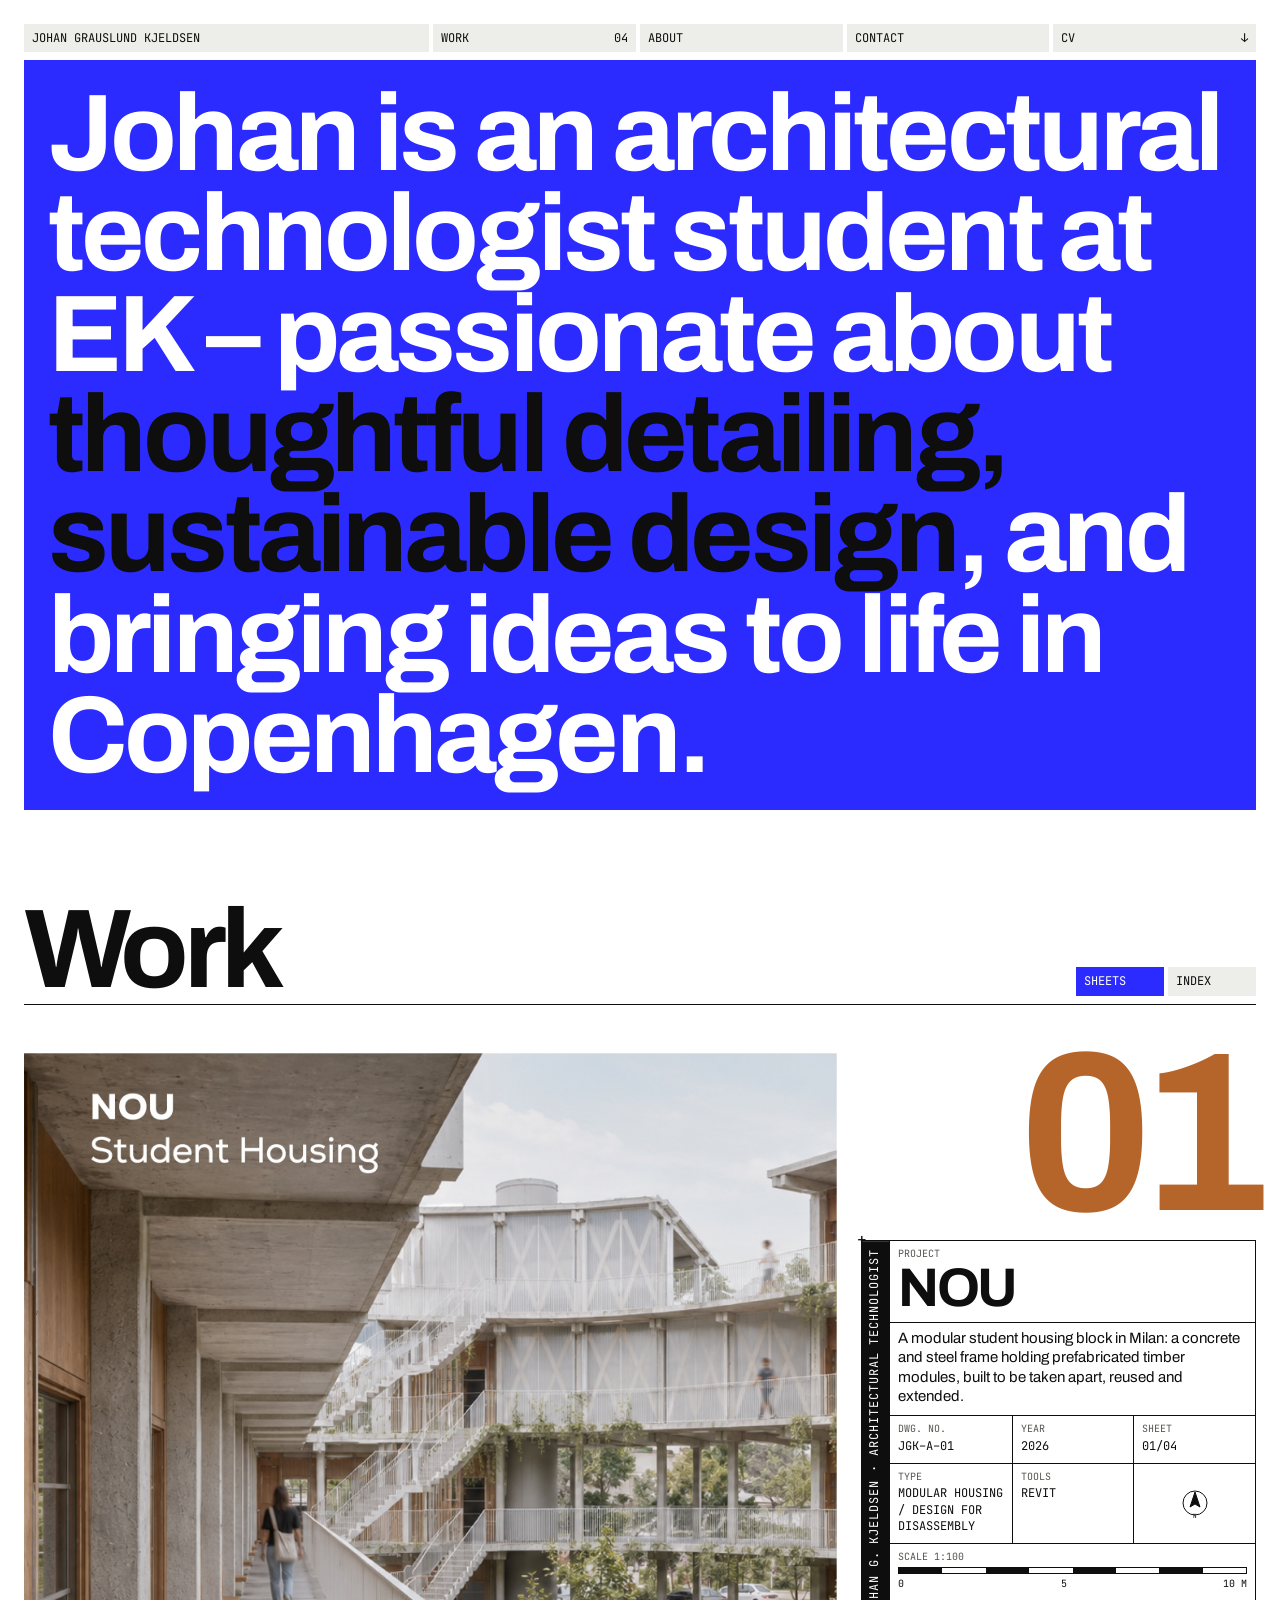
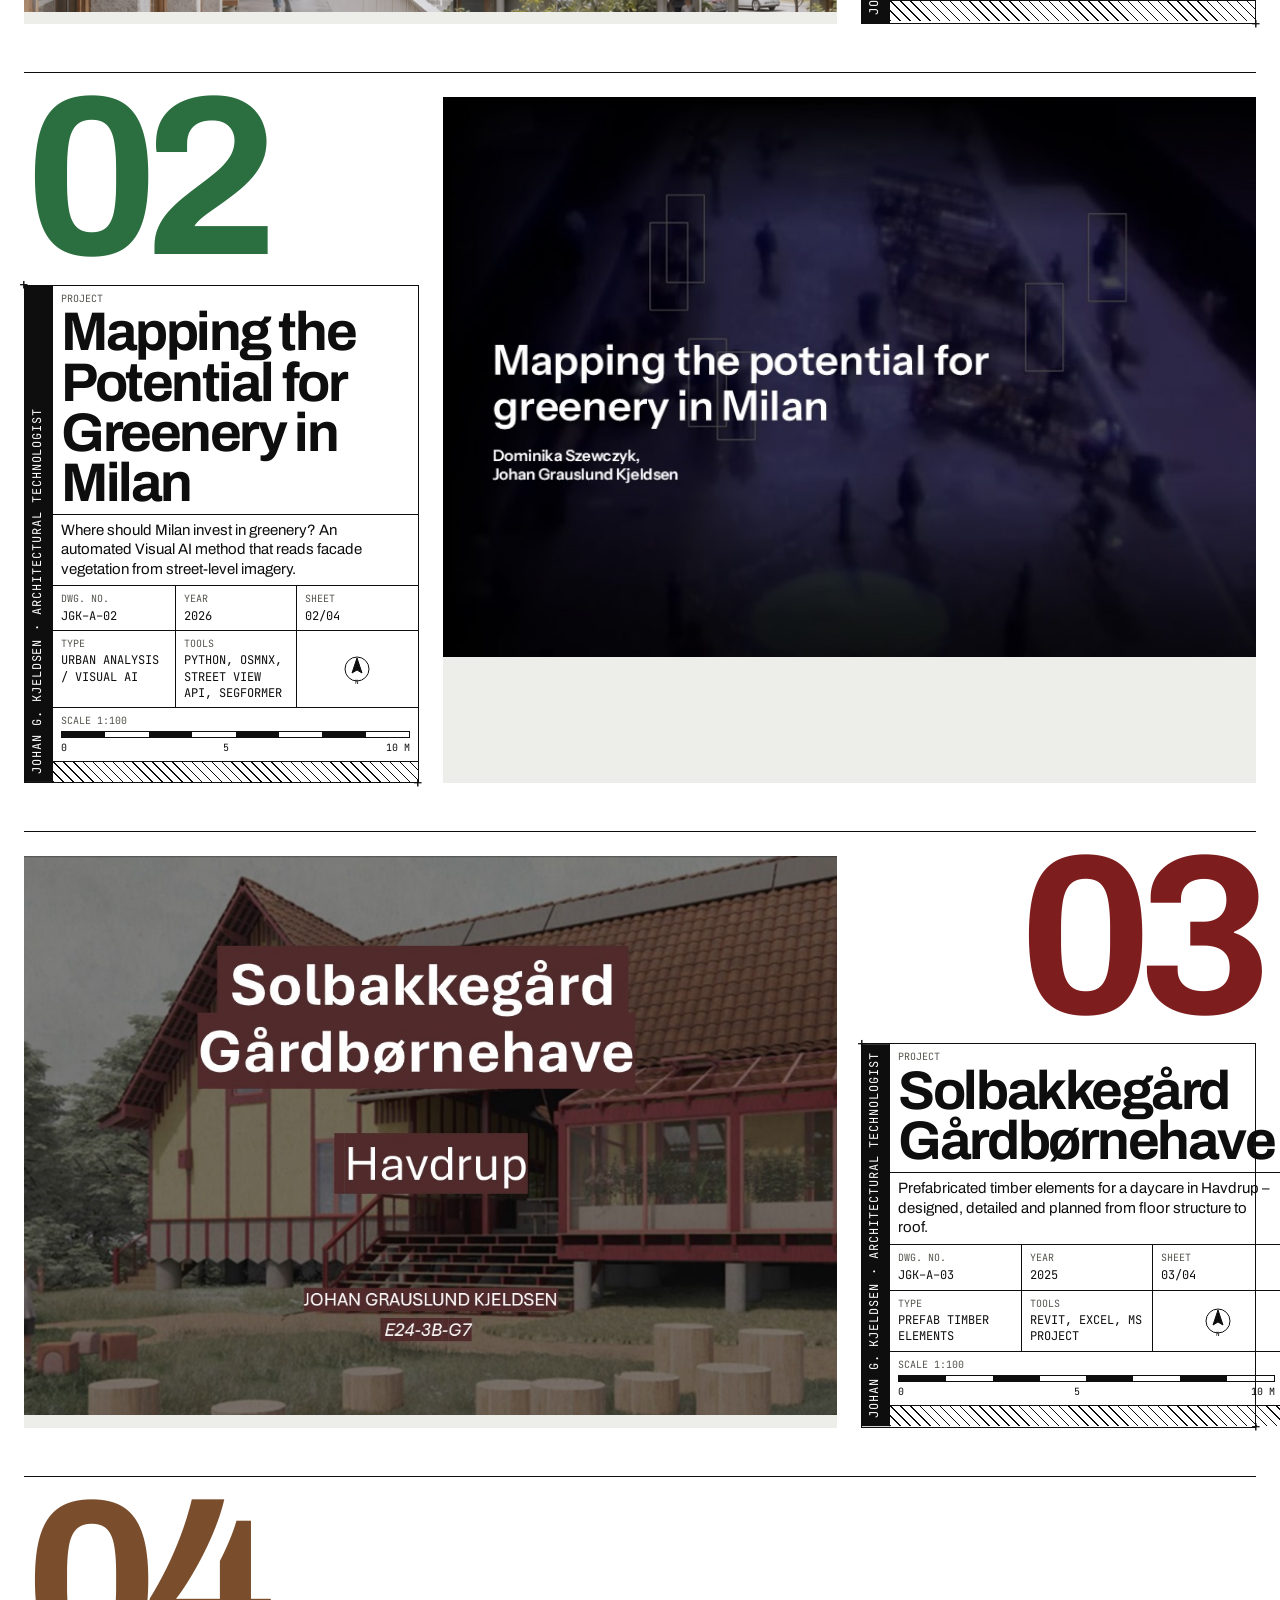
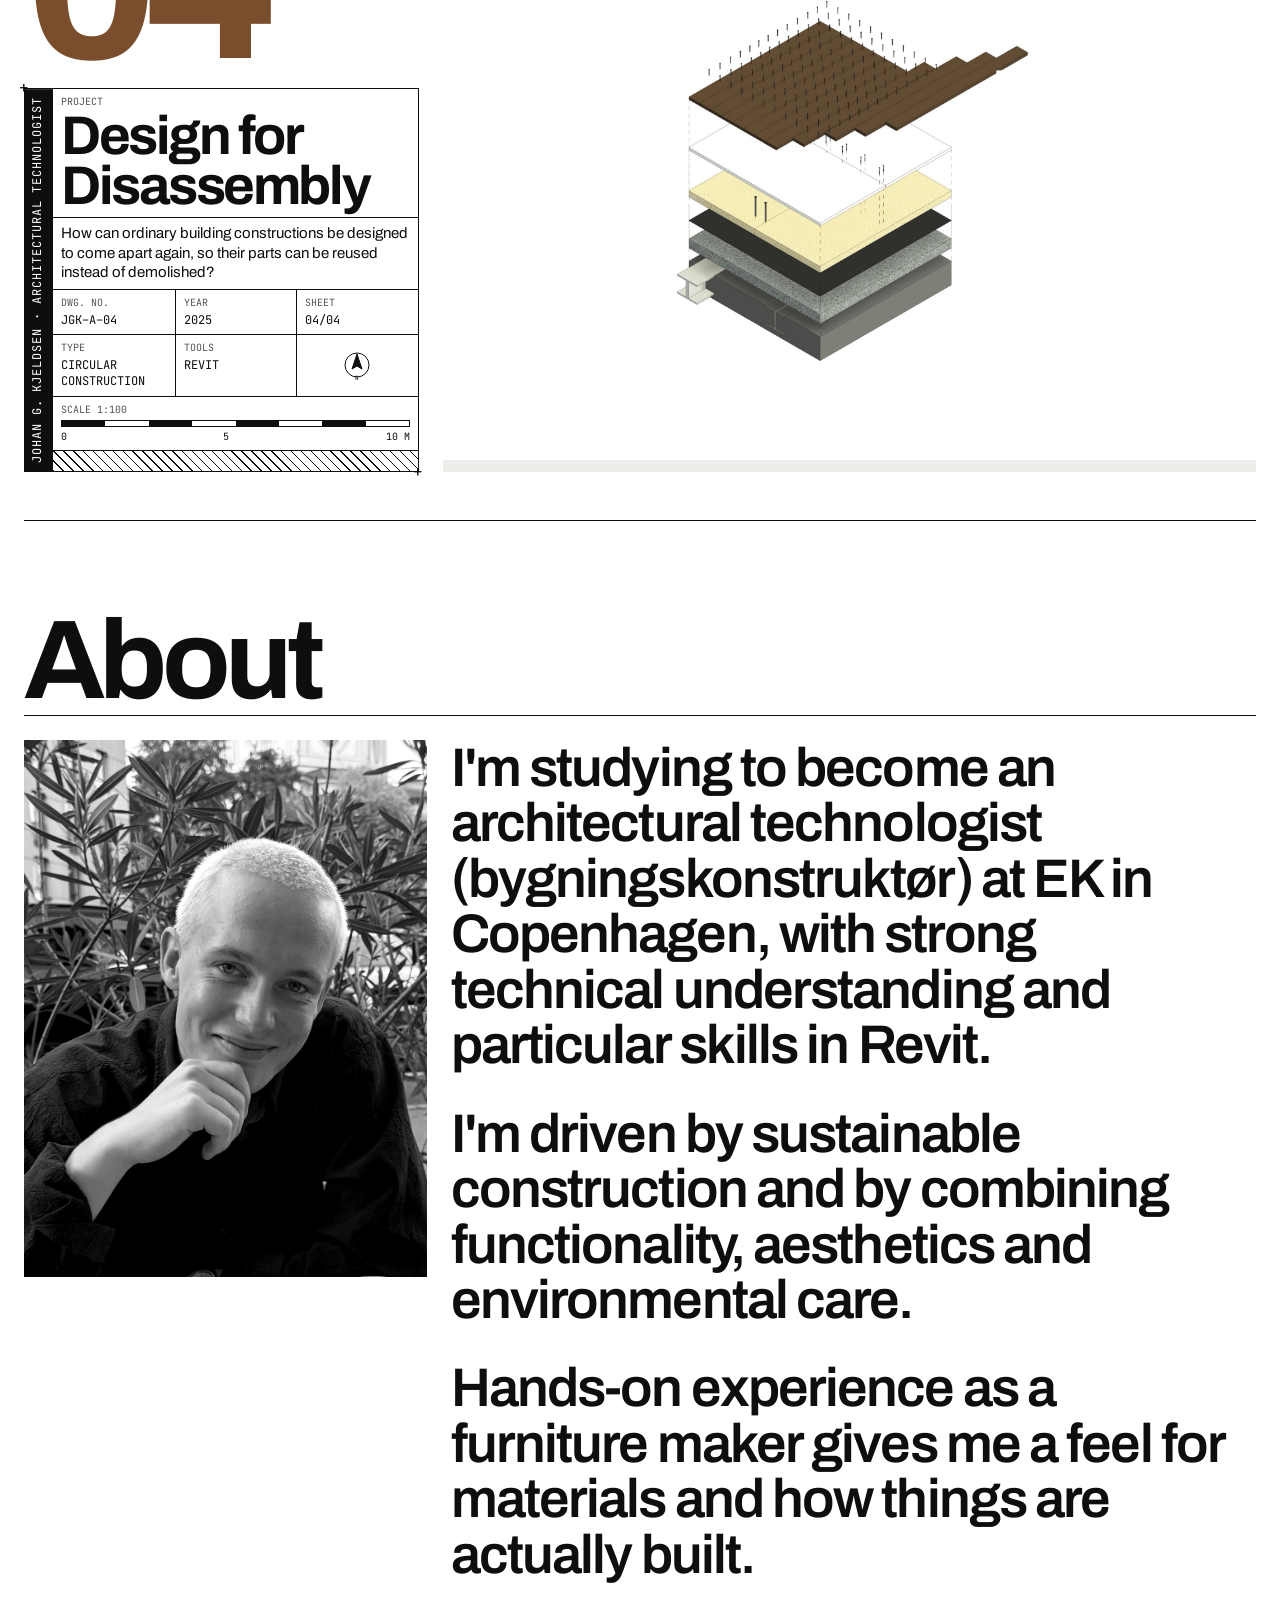
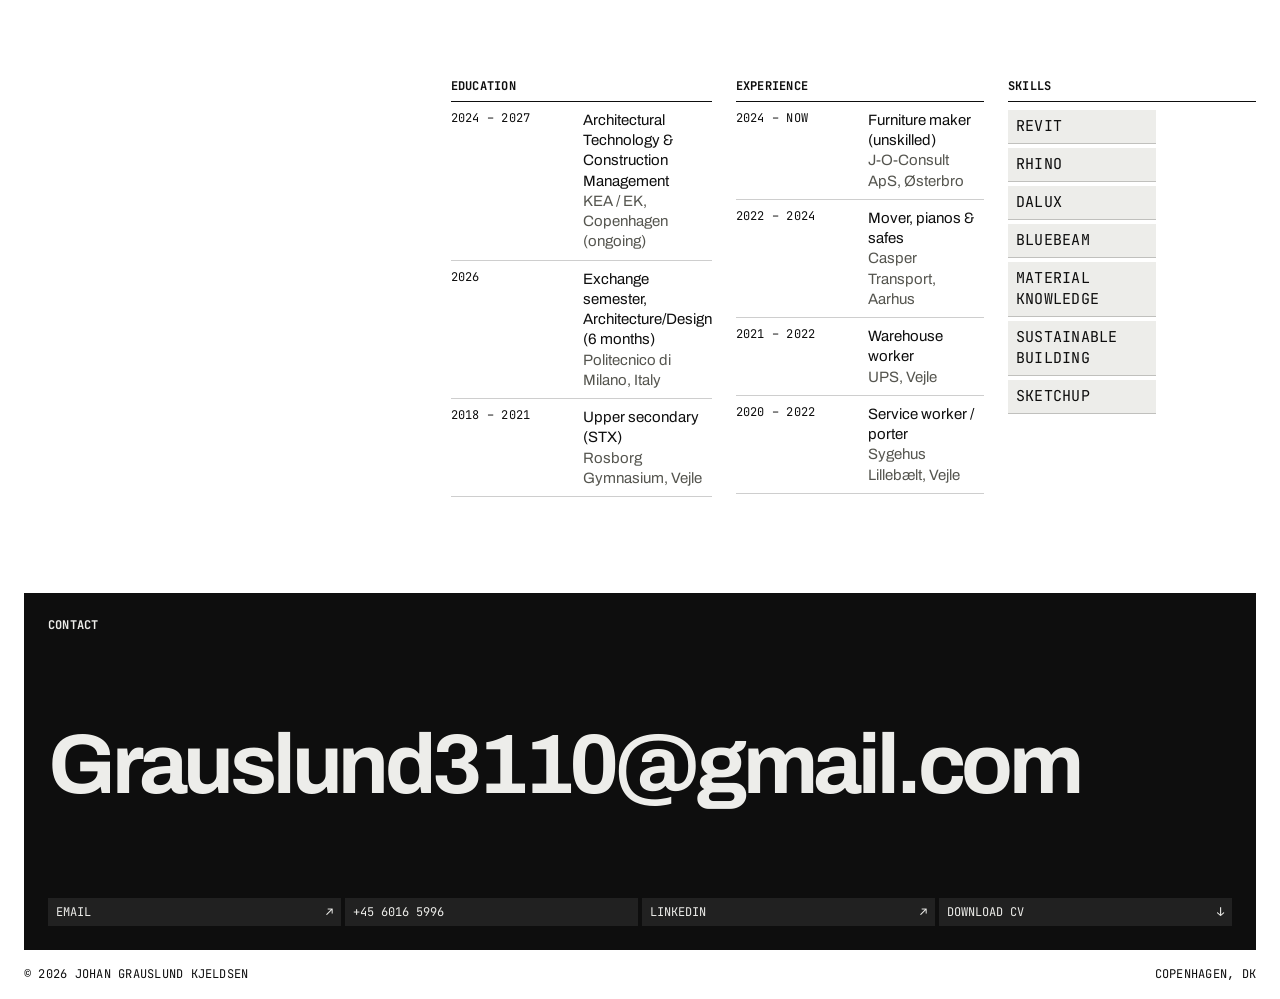
==== index.html @ ec0bb235 "Portfolio website: home, four projects, about and contact Co-Authored-By: Claude Opus 5.5 <noreply@a" ====
<!doctype html>
<html lang="en">
<head>
  <meta charset="utf-8">
  <meta name="viewport" content="width=device-width, initial-scale=1">
  <title>Johan Grauslund Kjeldsen — Architectural Technologist</title>
  <meta name="description" content="Portfolio of Johan Grauslund Kjeldsen, architectural technologist student in Copenhagen.">
  <link rel="preconnect" href="https://fonts.googleapis.com">
  <link rel="preconnect" href="https://fonts.gstatic.com" crossorigin>
  <link rel="stylesheet" href="https://fonts.googleapis.com/css2?family=Archivo:wght@400;600;700&family=JetBrains+Mono:wght@400&display=swap">
  <link rel="stylesheet" href="styles.css">
</head>
<body data-page="home">
  <a class="skip" href="#main">Skip to content</a>
  <header class="header" id="header"></header>
  <main id="main">
    <section class="hero" id="hero"></section>
    <section class="section wrap" id="work" aria-labelledby="work-title">
      <div class="bar">
        <h2 class="bar__title" id="work-title">Work</h2>
        <div class="switch" role="group" aria-label="View">
          <button class="tile" data-view="grid" aria-pressed="true">Sheets</button>
          <button class="tile" data-view="index" aria-pressed="false">Index</button>
        </div>
      </div>
      <div id="work-grid"></div>
      <div class="index" id="work-index" hidden></div>
      <img class="peek" id="peek" alt="" aria-hidden="true">
    </section>
    <section class="section wrap" id="about" aria-labelledby="about-title">
      <div class="bar"><h2 class="bar__title" id="about-title">About</h2></div>
      <div class="about" id="about-body"></div>
    </section>
    <section class="contact" id="contact" aria-labelledby="contact-title"></section>
  </main>
  <footer class="footer mono" id="footer"></footer>
  <script src="content.js"></script>
  <script src="main.js"></script>
</body>
</html>
---- styles.css ----
/* ---------- Design tokens ---------- */
:root {
  --paper: #FFFFFF;
  --tile: #EDEDEA;        /* nav/label tiles */
  --ink: #0E0E0E;
  --ink-soft: #55554F;
  --accent: #2B2BFF;      /* ultramarine block colour */
  --accent-ink: #FFFFFF;

  --sans: "Archivo", "Helvetica Neue", Arial, sans-serif;
  --mono: "JetBrains Mono", ui-monospace, Menlo, monospace;
  --fs-mono: 0.75rem;
  --fs-sm: 0.9375rem;
  --fs-md: clamp(1.0625rem, 1rem + .3vw, 1.25rem);
  --fs-lg: clamp(1.75rem, 1rem + 3vw, 3.5rem);
  --fs-xl: clamp(2.75rem, 1rem + 7.5vw, 8.5rem);
  --fs-hero: clamp(2.6rem, 0.6rem + 6.4vw, 7.75rem); /* fallback; main.js grows the hero text to fill the screen */

  --gap: 4px;              /* tile gap */
  --s-1: .5rem; --s-2: 1rem; --s-3: 1.5rem; --s-4: 3rem; --s-5: 6rem; --s-6: 10rem;
  --gutter: clamp(.75rem, .4rem + 1.5vw, 1.5rem);
  --ease: cubic-bezier(.2, .8, .1, 1);
}

/* ---------- Base ---------- */
*, *::before, *::after { box-sizing: border-box; }
html { -webkit-text-size-adjust: 100%; scroll-behavior: smooth; }
@media (prefers-reduced-motion: reduce) { html { scroll-behavior: auto; } }
body { margin: 0; background: var(--paper); color: var(--ink); font-family: var(--sans); font-size: var(--fs-md); line-height: 1.35; -webkit-font-smoothing: antialiased; }
img { display: block; max-width: 100%; height: auto; }
a { color: inherit; text-decoration: none; }
h1, h2, h3, p, ul, dl, dd, figure { margin: 0; padding: 0; }
ul { list-style: none; }
button { font: inherit; color: inherit; background: none; border: 0; padding: 0; cursor: pointer; }
::selection { background: var(--accent); color: var(--accent-ink); }
:focus-visible { outline: 2px solid var(--accent); outline-offset: 2px; }
.skip { position: absolute; left: -999px; top: 8px; background: var(--ink); color: var(--tile); padding: 8px 12px; z-index: 30; }
.skip:focus { left: 8px; }
.wrap { padding-inline: var(--gutter); }
.mono { font-family: var(--mono); font-size: var(--fs-mono); text-transform: uppercase; letter-spacing: .02em; line-height: 1.4; }

/* ---------- Tile navigation ---------- */
.header { position: sticky; top: 0; z-index: 20; padding: var(--gutter) var(--gutter) var(--gap); background: var(--paper); }
.tiles { display: grid; grid-template-columns: repeat(2, 1fr); gap: var(--gap); }
.tile { display: flex; justify-content: space-between; gap: 1em; padding: 6px 8px; background: var(--tile); font-family: var(--mono); font-size: var(--fs-mono); text-transform: uppercase; transition: background 150ms, color 150ms; }
.tile:hover, .tile[aria-current="true"], .tile[aria-pressed="true"] { background: var(--accent); color: var(--accent-ink); }
.tile--name { grid-column: 1 / -1; justify-content: center; }
@media (min-width: 760px) {
  .tiles { grid-template-columns: 2fr repeat(4, 1fr); }
  .tile--name { grid-column: auto; justify-content: flex-start; }
}

/* ---------- Hero: flat colour field, oversized statement ---------- */
.hero { margin: var(--gap) var(--gutter) 0; height: calc(100svh - 3.5rem); min-height: 22rem; display: flex; flex-direction: column; justify-content: space-between; gap: var(--s-4); padding: var(--gutter); background: var(--accent); color: var(--accent-ink); }
.hero__text { font-size: var(--fs-hero); font-weight: 700; line-height: .92; letter-spacing: -.035em; }
@media (max-width: 759px) { .hero { height: calc(100svh - 7.25rem); } } /* taller two-row nav on phones */
.hero__text em { font-style: normal; color: var(--ink); }

/* ---------- Section heads ---------- */
.section { padding-top: var(--s-5); }
.bar { display: flex; justify-content: space-between; align-items: end; gap: var(--s-2); padding-bottom: var(--s-1); margin-bottom: var(--gutter); border-bottom: 1px solid var(--ink); }
.bar__title { font-size: var(--fs-xl); font-weight: 700; letter-spacing: -.05em; line-height: .8; }
.switch { display: flex; gap: var(--gap); }
.switch .tile { min-width: 5.5rem; }

/* ---------- Work: sheets view (drawing-sheet layout) ---------- */
.sheet { display: grid; gap: var(--gutter); padding-block: var(--s-3) var(--s-4); border-bottom: 1px solid var(--ink); }
.sheet__media { position: relative; overflow: hidden; background: var(--tile); }
.sheet__media img { width: 100%; aspect-ratio: 16 / 11; object-fit: cover; transition: transform 1200ms var(--ease); }
.sheet__media::after { content: ""; position: absolute; inset: 0; background: var(--accent); mix-blend-mode: multiply; opacity: 0; transition: opacity 250ms; }
.sheet__cta { position: absolute; left: 8px; bottom: 8px; z-index: 1; padding: 6px 8px; background: var(--tile); opacity: 0; transform: translateY(6px); transition: opacity 250ms, transform 250ms var(--ease); }
.sheet:hover .sheet__media::after, .sheet:focus-visible .sheet__media::after { opacity: .85; }
.sheet:hover .sheet__cta, .sheet:focus-visible .sheet__cta { opacity: 1; transform: none; }
.sheet:hover .sheet__media img { transform: scale(1.03); }
.sheet__side { display: flex; flex-direction: column; justify-content: space-between; gap: var(--s-3); }
.sheet__num { font-size: clamp(6rem, 3rem + 14vw, 17rem); font-weight: 700; letter-spacing: -.07em; line-height: .72; color: var(--accent); }
/* Title block: modelled on a construction-drawing title block */
.tb { position: relative; display: grid; grid-template-columns: 1.75rem 1fr; border: 1px solid var(--ink); font-family: var(--mono); font-size: var(--fs-mono); text-transform: uppercase; line-height: 1.35; }
.tb::before, .tb::after { content: "+"; position: absolute; font-size: 1rem; line-height: 1; color: var(--ink); }
.tb::before { top: -.55rem; left: -.35rem; }
.tb::after { bottom: -.55rem; right: -.35rem; }
.tb__spine { grid-row: 1 / span 6; writing-mode: vertical-rl; transform: rotate(180deg); padding: 8px 4px; border-left: 1px solid var(--ink); background: var(--ink); color: var(--paper); letter-spacing: .08em; white-space: nowrap; overflow: hidden; }
.tb__cell { padding: 6px 8px; border-bottom: 1px solid var(--ink); }
.tb__k { display: block; color: var(--ink-soft); font-size: .625rem; margin-bottom: 2px; }
.tb__title { font-family: var(--sans); text-transform: none; font-size: var(--fs-lg); font-weight: 700; letter-spacing: -.045em; line-height: .92; transition: color 200ms; }
.sheet:hover .tb__title { color: var(--accent); }
.tb__sum { font-family: var(--sans); text-transform: none; font-size: var(--fs-sm); line-height: 1.3; }
.tb__row { display: grid; grid-auto-flow: column; grid-auto-columns: 1fr; border-bottom: 1px solid var(--ink); }
.tb__row .tb__cell { border-bottom: 0; }
.tb__row .tb__cell + .tb__cell { border-left: 1px solid var(--ink); }
.tb__north { display: grid; place-items: center; }
.tb__north svg { width: 2rem; height: 2rem; transition: transform 700ms var(--ease); }
.sheet:hover .tb__north svg { transform: rotate(-25deg); }
.tb__bar { display: block; height: 7px; margin: 4px 0 3px; border: 1px solid var(--ink); background: repeating-linear-gradient(90deg, var(--ink) 0 12.5%, transparent 12.5% 25%); }
.tb__ticks { display: flex; justify-content: space-between; font-size: .625rem; }
.tb__hatch { height: 1.25rem; color: var(--ink); background: repeating-linear-gradient(45deg, currentColor 0 1px, transparent 1px 7px); transition: color 200ms; }
.sheet:hover .tb__hatch { color: var(--accent); }
@media (min-width: 900px) {
  .sheet { grid-template-columns: repeat(12, 1fr); align-items: stretch; }
  .sheet__side { grid-row: 1; }
  /* Same image size for every project; sides alternate left/right */
  .s-0 .sheet__media, .s-2 .sheet__media { grid-column: 1 / span 8; }
  .s-0 .sheet__side, .s-2 .sheet__side { grid-column: 9 / span 4; }
  .s-1 .sheet__media, .s-3 .sheet__media { grid-column: 5 / span 8; }
  .s-1 .sheet__side, .s-3 .sheet__side { grid-column: 1 / span 4; }
  .s-1 .sheet__num, .s-3 .sheet__num { text-align: left; }
  .s-0 .sheet__num, .s-2 .sheet__num { text-align: right; }
}

/* ---------- Work: index view ---------- */
.index { border-top: 1px solid var(--ink); }
.row { display: grid; grid-template-columns: 2.5rem 1fr auto; gap: var(--s-2); align-items: baseline; padding: 10px 6px; border-bottom: 1px solid var(--ink); transition: background 120ms, color 120ms; }
.row__title { font-size: var(--fs-lg); font-weight: 700; letter-spacing: -.04em; line-height: 1; }
.row__cat { display: none; }
.row:hover, .row:focus-visible { background: var(--accent); color: var(--tile); }
@media (min-width: 760px) {
  .row { grid-template-columns: 3rem 1fr 14rem 4rem; }
  .row__cat { display: block; }
}
.peek { position: fixed; top: 0; left: 0; z-index: 25; width: min(28vw, 380px); aspect-ratio: 16 / 11; object-fit: cover; pointer-events: none; opacity: 0; transition: opacity 150ms; }
.peek.is-on { opacity: 1; }
@media (hover: none) { .peek { display: none; } }
[hidden] { display: none !important; }

/* ---------- About ---------- */
.about { display: grid; gap: var(--s-4) var(--gutter); }
.about__bio p { font-size: var(--fs-lg); font-weight: 600; line-height: 1.02; letter-spacing: -.035em; }
.about__bio p + p { margin-top: .6em; }
.about__img { width: 100%; aspect-ratio: 3 / 4; object-fit: cover; object-position: 50% 35%; filter: grayscale(1) contrast(1.12) brightness(1.04); transition: filter 400ms; }
.about__img:hover { filter: none; }
.cv { display: grid; gap: var(--s-4) var(--gutter); }
.cv h3 { padding-bottom: 6px; border-bottom: 1px solid var(--ink); }
.cv li { display: grid; grid-template-columns: 7.5rem 1fr; gap: .75rem; padding: 8px 0; border-bottom: 1px solid #0E0E0E33; font-size: var(--fs-sm); }
.cv li small { display: block; color: var(--ink-soft); font-size: inherit; }
.chips { display: flex; flex-wrap: wrap; gap: var(--gap); margin-top: 8px; }
.chips li { background: var(--tile); padding: 6px 8px; }
@media (min-width: 900px) {
  .about { grid-template-columns: 1fr 2fr; }
  .about__img { position: sticky; top: 4rem; }
  .cv { grid-template-columns: repeat(3, 1fr); }
}

/* ---------- Contact block ---------- */
.contact { margin: var(--s-5) var(--gutter) 0; padding: var(--gutter); background: var(--ink); color: var(--tile); display: grid; gap: var(--s-5); }
.contact__big { font-size: clamp(1.25rem, 6.6vw, 7rem); white-space: nowrap; font-weight: 700; letter-spacing: -.05em; line-height: .85; transition: color 150ms; }
.contact__big:hover { color: var(--accent); }
.contact .tiles .tile { background: #ffffff14; color: var(--tile); }
.contact .tiles .tile:hover { background: var(--accent); }
@media (min-width: 760px) { .contact .tiles { grid-template-columns: repeat(4, 1fr); } }
.footer { display: flex; justify-content: space-between; gap: var(--s-2); padding: var(--s-2) var(--gutter); }

/* ---------- Project page ---------- */
.p-head { padding-block: var(--s-4) var(--gutter); }
.p-title { color: var(--accent); font-size: var(--fs-xl); font-weight: 700; letter-spacing: -.055em; line-height: .85; max-width: 14ch; margin-top: var(--s-2); }
/* Optional coloured header block (headerBlock: true in content.js) */
.p-head--block { min-height: 72svh; display: flex; flex-direction: column; margin: var(--gap) var(--gutter) var(--gutter); padding-block: var(--s-5) var(--gutter); background: var(--block, var(--accent)); color: var(--accent-ink); }
.p-head--block .p-title { color: var(--accent-ink); }
.p-head--block .p-meta { margin-top: auto; padding-top: var(--s-4); }
.p-head--block .p-meta div { background: #ffffff1f; }
.p-sub { color: var(--sub, inherit); font-size: var(--fs-lg); font-weight: 600; letter-spacing: -.035em; line-height: 1; margin-top: .35em; }
.p-meta { display: grid; grid-template-columns: repeat(2, 1fr); gap: var(--gap); margin-top: var(--s-4); }
.p-meta div { background: var(--tile); padding: 6px 8px; }
.p-meta dd { font-family: var(--sans); text-transform: none; font-size: var(--fs-sm); margin-top: 2px; }
@media (min-width: 760px) { .p-meta { grid-template-columns: repeat(auto-fit, minmax(10rem, 1fr)); } }
.p-cover { background: var(--tile); width: 100%; aspect-ratio: 16 / 9; object-fit: cover; }
.p-summary { font-size: var(--fs-lg); font-weight: 600; line-height: 1.02; letter-spacing: -.035em; max-width: 22ch; padding-block: var(--s-5); }
/* Project body: sticky section list on the left, content on the right */
.p-body { display: grid; gap: var(--s-3) calc(var(--gutter) * 2); }
.p-toc { position: sticky; top: var(--hdr, 6rem); z-index: 5; align-self: start; background: var(--paper); }
.p-toc ol { list-style: none; margin: 0; padding: 0; display: flex; gap: var(--gap); overflow-x: auto; scrollbar-width: none; }
.p-toc a { display: flex; gap: .6em; align-items: baseline; padding: 6px 8px; background: var(--tile); font-family: var(--mono); font-size: var(--fs-mono); text-transform: uppercase; white-space: nowrap; transition: background 150ms, color 150ms; }
.p-toc a:hover, .p-toc a[aria-current="true"] { background: var(--accent); color: var(--accent-ink); }
@media (min-width: 900px) {
  .p-body { grid-template-columns: 15rem 1fr; }
  .p-toc { padding-top: var(--s-2); }
  .p-toc ol { flex-direction: column; gap: 0; overflow: visible; }
  .p-toc li + li a { border-top: 1px solid #0E0E0E33; }  /* rules only between titles */
  .p-toc a { padding: 12px 0; background: none; font-family: var(--sans); font-size: 1.375rem; font-weight: 700; letter-spacing: -.03em; text-transform: none; white-space: normal; color: var(--ink-soft); }
  .p-toc a span { font-size: var(--fs-mono); font-weight: 400; letter-spacing: 0; }
  .p-toc a:hover, .p-toc a[aria-current="true"] { background: none; color: var(--accent); }
}
.p-content { min-width: 0; }
@media (max-width: 899px) { .block-text { scroll-margin-top: calc(var(--hdr, 6rem) + 2.5rem) !important; } } /* clear the sticky section bar on phones */
/* Main section titles: heading with its text directly underneath, same left edge */
/* Space above a section is margin, not padding, so a jump lands with the title at the top */
.block-text { margin-top: var(--s-5); padding-bottom: var(--s-2); scroll-margin-top: var(--hdr, 6rem); }
.block-text:first-of-type { margin-top: 0; }
.sec-title { font-size: var(--fs-lg); font-weight: 700; letter-spacing: -.045em; line-height: .95; color: var(--accent); padding-bottom: var(--s-1); border-bottom: 1px solid var(--ink); }
.block-text p { max-width: 58ch; margin-top: var(--s-2); }
.block-text p + p, .block-note p + p { margin-top: var(--s-1); }
.block-note { padding-block: var(--s-3) var(--s-1); }
.block-note p { max-width: 58ch; }
.block-note strong, .block-text strong { font-weight: 700; }
.block-fig { padding-block: var(--gutter); }
/* Drawings sit on a panel, always fully visible within the screen, numbered in sequence */
#project { counter-reset: fig; }
.block-fig .reveal { position: relative; display: flex; justify-content: center; align-items: center; padding: var(--s-4) var(--gutter); background: var(--tile); counter-increment: fig; }
.block-fig .reveal::before { content: counter(fig, decimal-leading-zero); position: absolute; top: 8px; left: 8px; font-family: var(--mono); font-size: var(--fs-mono); color: var(--accent); }
.block-fig img { width: auto; max-width: 100%; max-height: 78svh; }
/* Captions follow the site's mono label style, ruled like the title blocks */
.fig-cap { margin-top: 8px; padding-top: 6px; border-top: 1px solid var(--ink); font-family: var(--mono); font-size: .8125rem; text-transform: uppercase; letter-spacing: .02em; line-height: 1.4; color: var(--ink); }
.fig-item { display: flex; flex-direction: column; min-width: 0; }
.fig-item .reveal { flex: 1; }
/* Text beside an image */
/* ---------- Diagrams (steps, stats, bars, tables) ---------- */
.block-diagram { padding-block: var(--gutter); }
/* Methodology flow: pills joined by down-arrows, colours as on the original slides */
.steps { list-style: none; margin: 0; padding: var(--s-3) var(--gutter); display: flex; flex-direction: column; align-items: center; gap: 26px; background: var(--paper); border: 1px solid #0E0E0E1A; }
.step { position: relative; width: min(100%, 24rem); padding: 11px 18px; border-radius: 999px; border: 1px solid #B9B5A8; background: #F1EFE8; color: #2A2A28; text-align: center; font-size: var(--fs-sm); line-height: 1.2; }
.step + .step::before { content: ""; position: absolute; left: 50%; bottom: 100%; width: 1px; height: 26px; background: #8A8A86; }
.step + .step::after { content: ""; position: absolute; left: calc(50% - 4px); bottom: calc(100% + 1px); border: 4px solid transparent; border-top: 6px solid #8A8A86; border-bottom: 0; }
.step.ai, .step.core { background: #E3F4EC; border-color: #8CCBAA; color: #1E5A3C; font-weight: 600; }
.step.core { border: 2px solid #2F7A52; }
.step.out { background: #EDEAFB; border-color: #B3A9EA; color: #3B2F8F; font-weight: 600; }
.steps__note { margin-top: 10px; text-align: center; font-size: var(--fs-sm); color: var(--ink-soft); }
.stats { display: grid; grid-template-columns: repeat(auto-fit, minmax(11rem, 1fr)); gap: var(--s-2) var(--gutter); padding-block: var(--s-2); }
.stat { border-top: 1px solid var(--ink); padding-top: 8px; }
.stat__v { font-size: var(--fs-lg); font-weight: 700; letter-spacing: -.045em; line-height: 1; color: var(--accent); }
.stat__l { margin-top: 6px; color: var(--ink); }
.bars { display: grid; gap: var(--s-3); padding: var(--s-3) var(--gutter); background: var(--tile); }
@media (min-width: 760px) { .bars { grid-template-columns: 1fr 1fr; } }
.bars__g { display: grid; gap: 8px; }
.brow { display: grid; grid-template-columns: 4.5rem 1fr 3.5rem; align-items: center; gap: 10px; }
.brow__t { height: 1.75rem; background: var(--paper); }
.brow__f { display: block; height: 100%; background: var(--accent); }
.brow__v { font-weight: 700; font-size: var(--fs-sm); text-align: right; }
.tbl-wrap { overflow-x: auto; }
.tbl { width: 100%; border-collapse: collapse; font-size: var(--fs-sm); }
.tbl th { text-align: left; font-family: var(--mono); font-size: var(--fs-mono); font-weight: 400; text-transform: uppercase; padding: 8px 10px 8px 0; border-bottom: 1px solid var(--ink); }
.tbl td { padding: 8px 10px 8px 0; border-bottom: 1px solid #0E0E0E26; vertical-align: top; }
.tbl td:first-child { font-family: var(--mono); font-size: var(--fs-mono); text-transform: uppercase; color: var(--ink-soft); white-space: nowrap; }
.block-pair { display: grid; gap: var(--gutter); }
@media (min-width: 760px) {
  .block-pair { grid-template-columns: 1fr 1fr; }
}
.next { display: block; margin: var(--s-5) var(--gutter) 0; padding: var(--gutter); min-height: 50svh; background: var(--accent); color: var(--accent-ink); display: flex; flex-direction: column; justify-content: space-between; }
.next__title { font-size: var(--fs-xl); font-weight: 700; letter-spacing: -.05em; line-height: .85; transition: transform 500ms var(--ease); }
.next:hover .next__title { transform: translateX(1.5vw); }

/* ---------- Motion: images unveil on scroll ---------- */
.reveal { clip-path: inset(0 0 100% 0); transition: clip-path 1100ms var(--ease); }
.reveal.is-in { clip-path: inset(0); }
.hero__text { animation: up 900ms var(--ease) both; }
@keyframes up { from { transform: translateY(6%); opacity: 0; } }

@media (prefers-reduced-motion: reduce) {
  *, *::before, *::after { animation: none !important; transition: none !important; }
  .reveal { clip-path: none; }
}
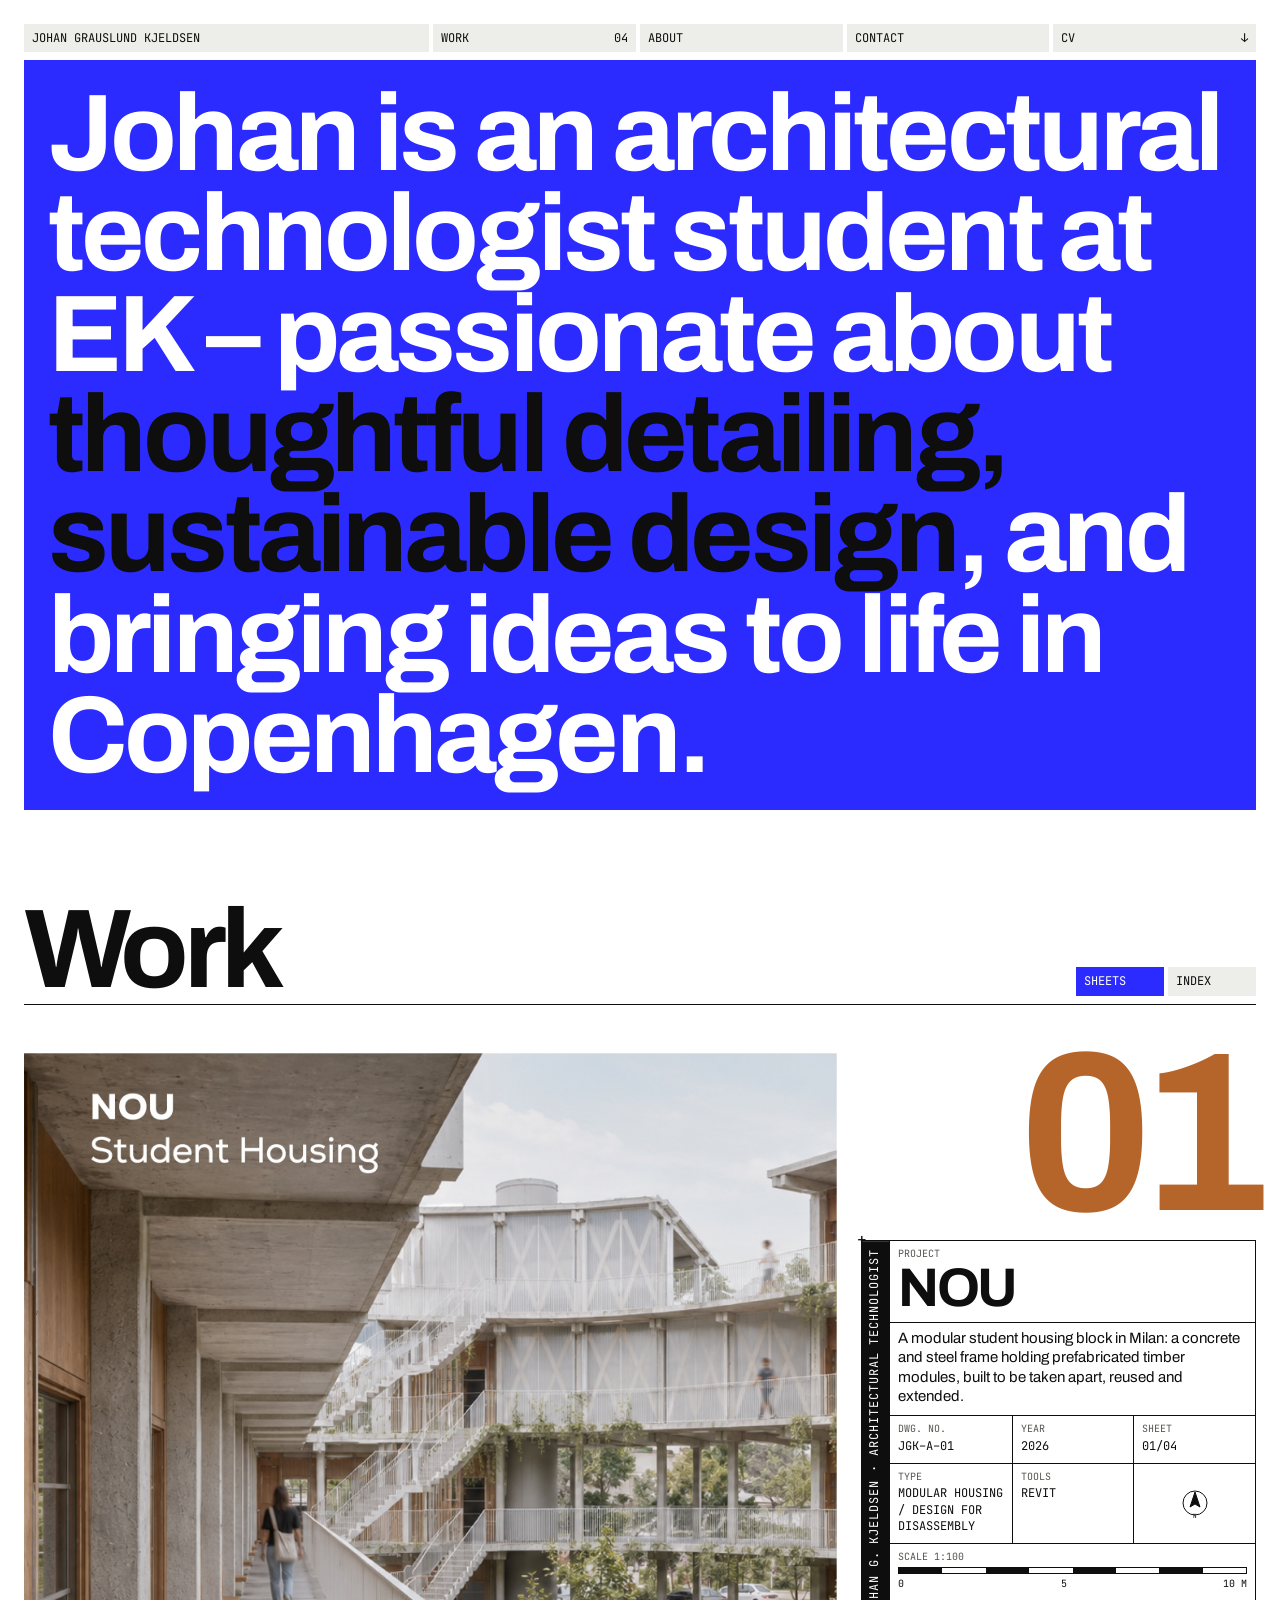
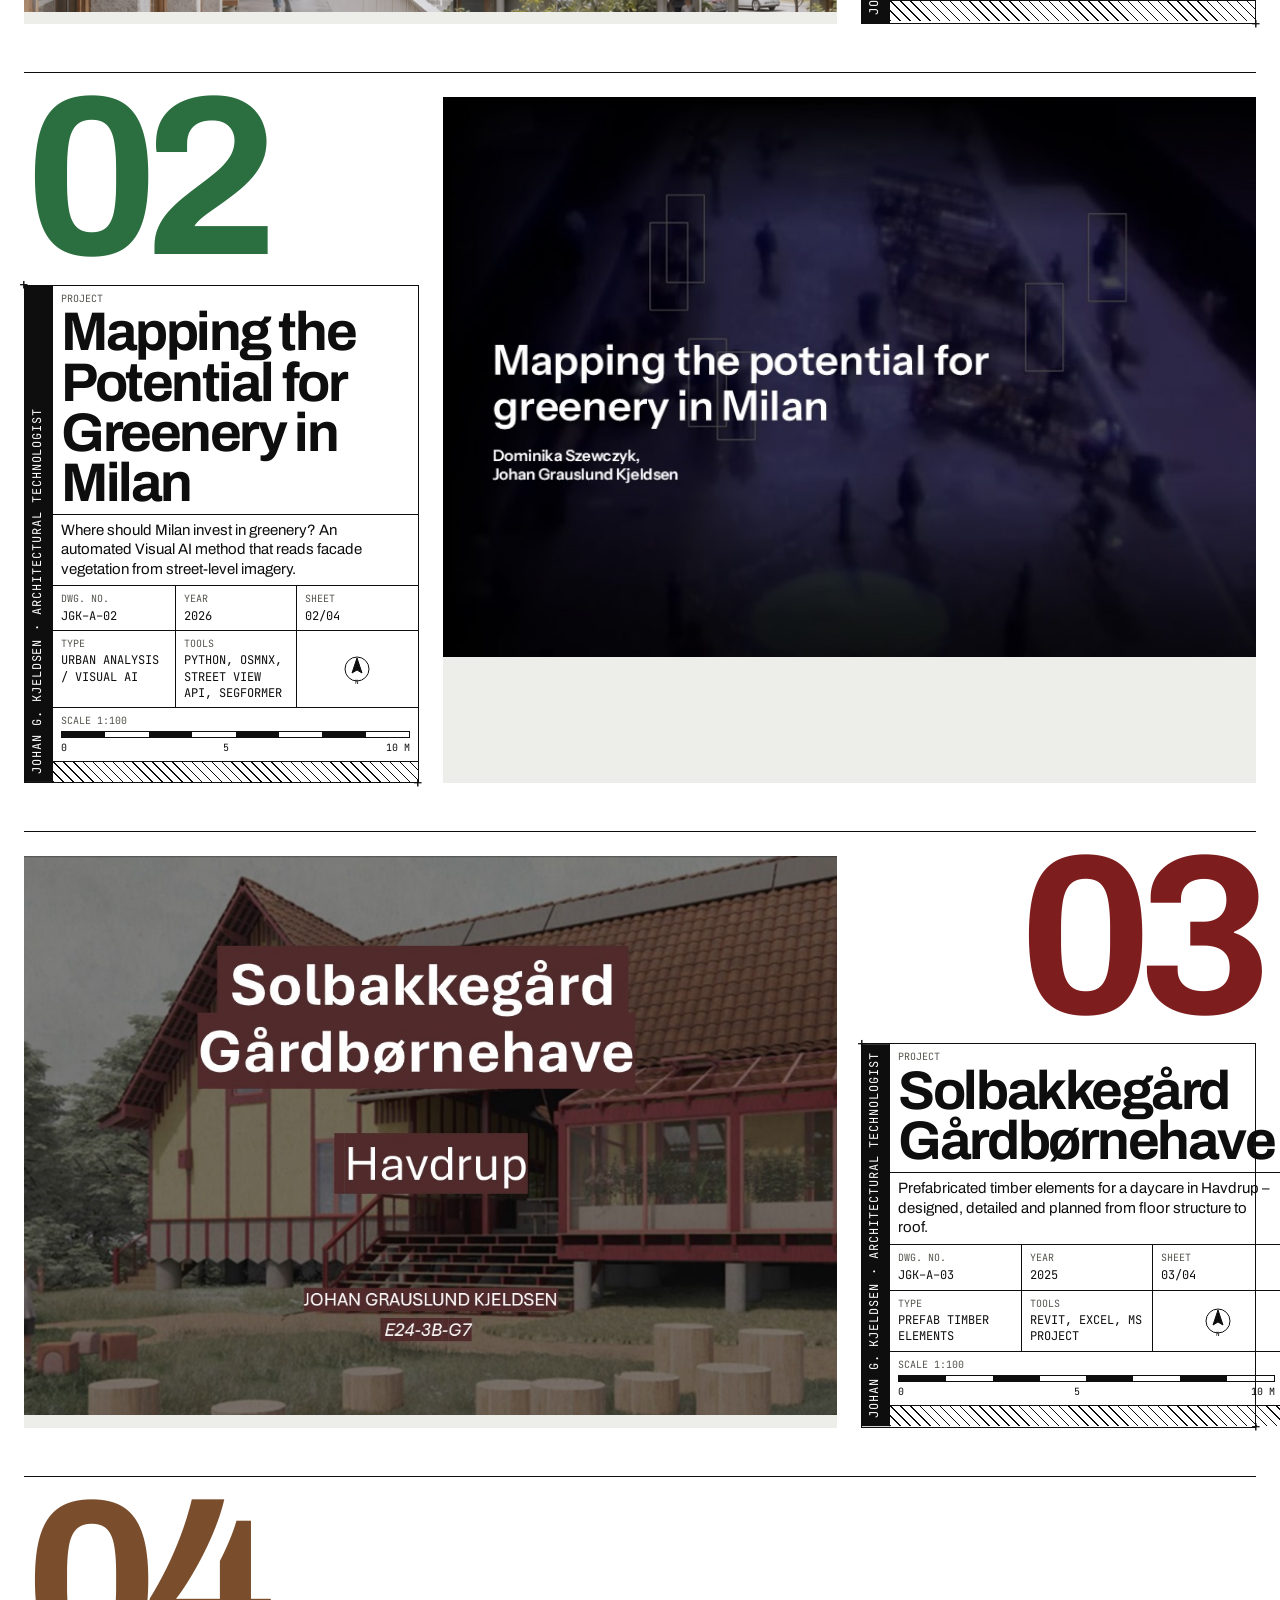
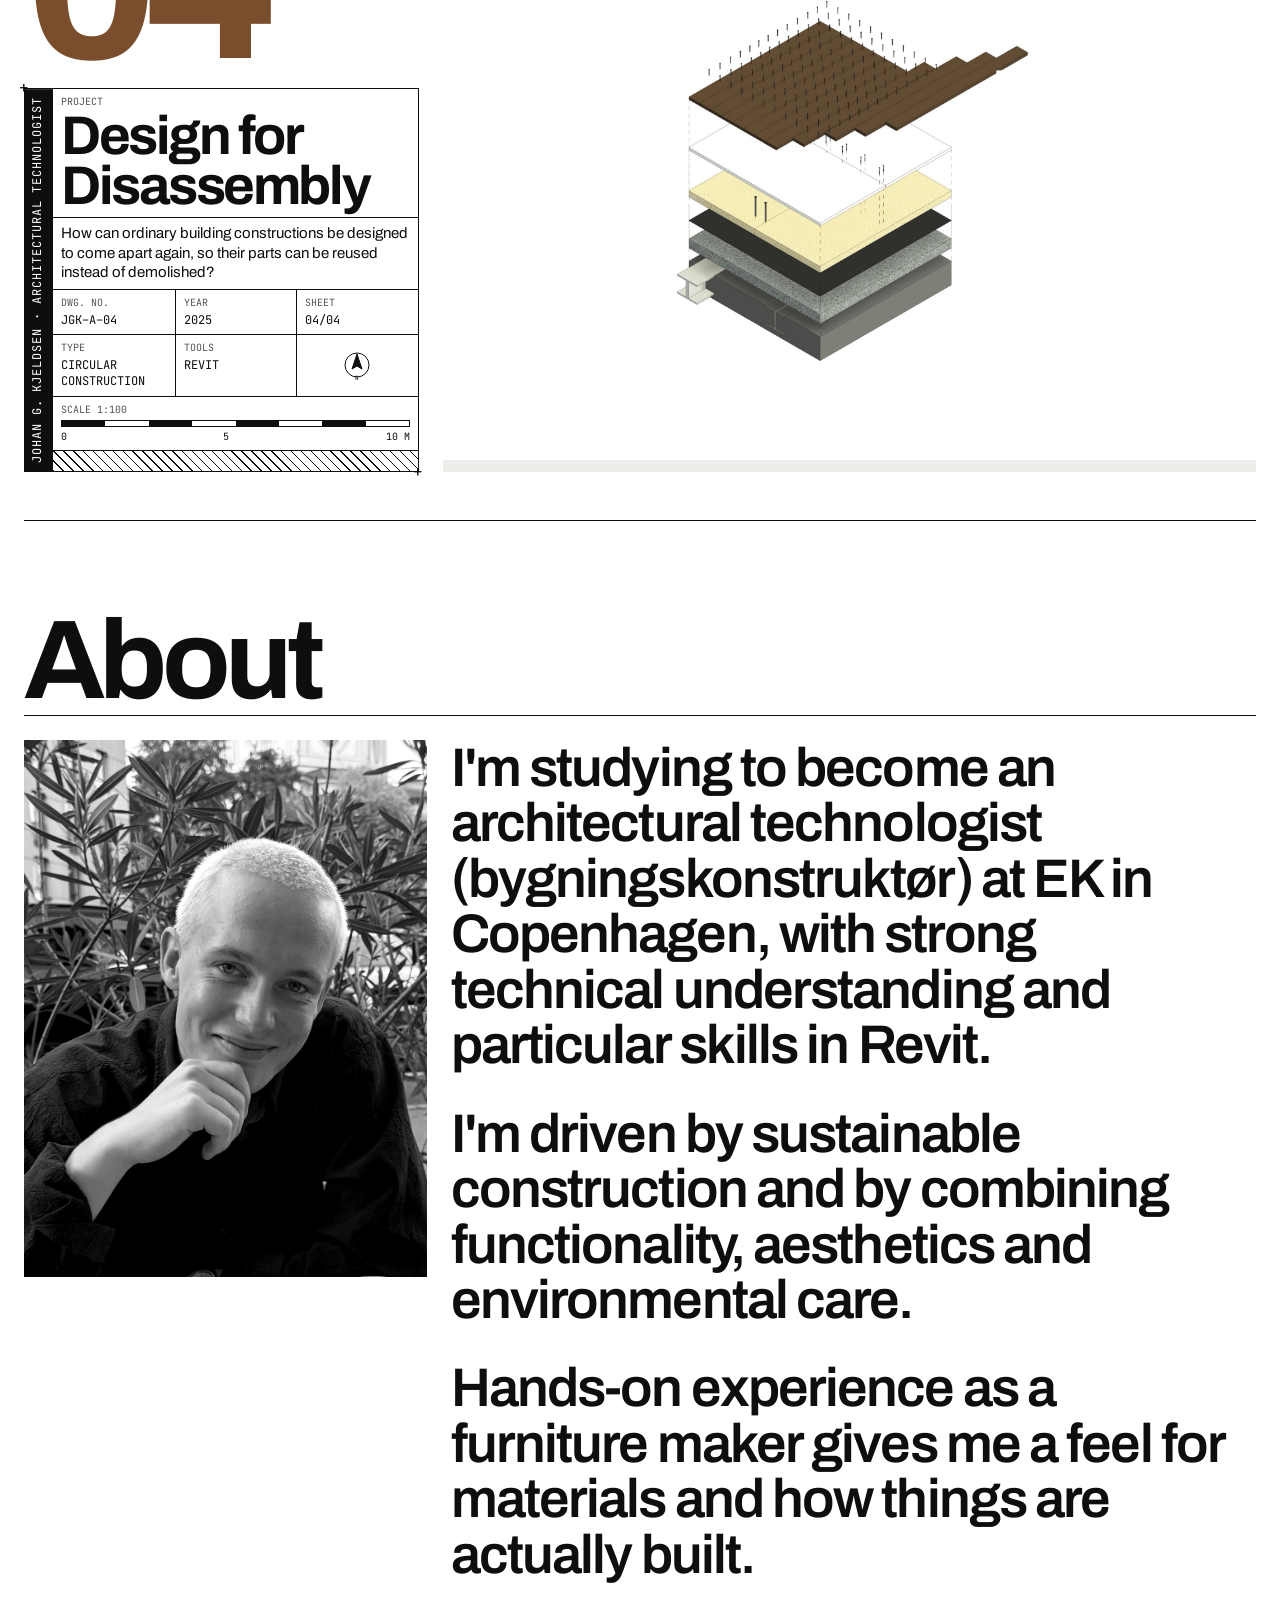
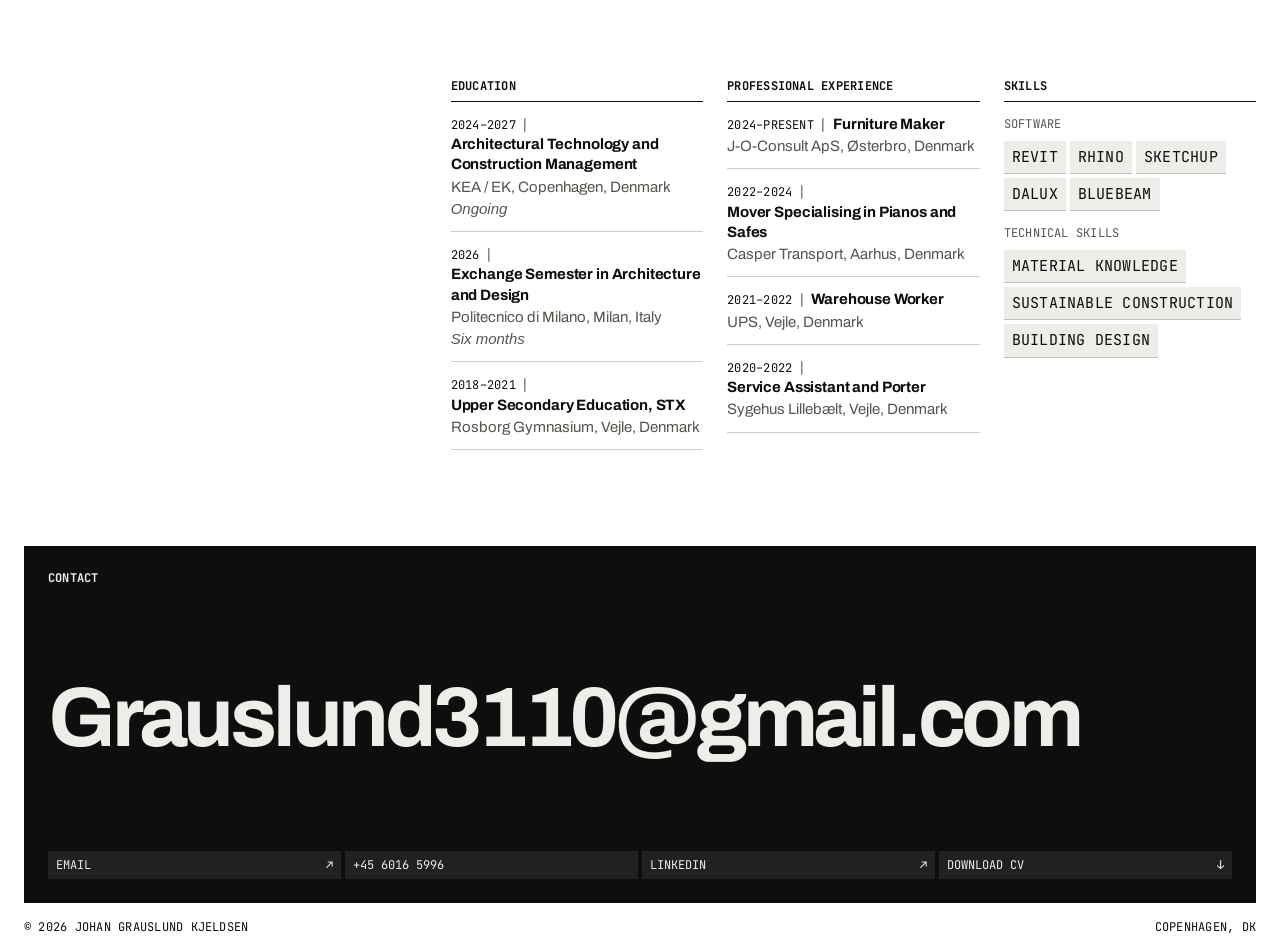
==== commit 8334ef5c: "Add JK site icon for browser tab and phone home screen Co-Authored-By: Claude Opus 5.5 <noreply@anth" ====
--- a/index.html
+++ b/index.html
@@ -8,6 +8,9 @@
   <link rel="preconnect" href="https://fonts.googleapis.com">
   <link rel="preconnect" href="https://fonts.gstatic.com" crossorigin>
   <link rel="stylesheet" href="https://fonts.googleapis.com/css2?family=Archivo:wght@400;600;700&family=JetBrains+Mono:wght@400&display=swap">
+  <link rel="icon" href="assets/favicon.svg" type="image/svg+xml">
+  <link rel="icon" href="assets/favicon-32.png" sizes="32x32" type="image/png">
+  <link rel="apple-touch-icon" href="assets/apple-touch-icon.png">
   <link rel="stylesheet" href="styles.css">
 </head>
 <body data-page="home">
--- a/styles.css
+++ b/styles.css
@@ -45,6 +45,10 @@
 .tile { display: flex; justify-content: space-between; gap: 1em; padding: 6px 8px; background: var(--tile); font-family: var(--mono); font-size: var(--fs-mono); text-transform: uppercase; transition: background 150ms, color 150ms; }
 .tile:hover, .tile[aria-current="true"], .tile[aria-pressed="true"] { background: var(--accent); color: var(--accent-ink); }
 .tile--name { grid-column: 1 / -1; justify-content: center; }
+/* Phones, project pages: only the name (links home); the section titles sit right underneath */
+@media (max-width: 759px) {
+  [data-page="project"] .header .tile:not(.tile--name) { display: none; }
+}
 @media (min-width: 760px) {
   .tiles { grid-template-columns: 2fr repeat(4, 1fr); }
   .tile--name { grid-column: auto; justify-content: flex-start; }
@@ -130,8 +134,15 @@
 .about__img:hover { filter: none; }
 .cv { display: grid; gap: var(--s-4) var(--gutter); }
 .cv h3 { padding-bottom: 6px; border-bottom: 1px solid var(--ink); }
-.cv li { display: grid; grid-template-columns: 7.5rem 1fr; gap: .75rem; padding: 8px 0; border-bottom: 1px solid #0E0E0E33; font-size: var(--fs-sm); }
-.cv li small { display: block; color: var(--ink-soft); font-size: inherit; }
+/* CV entries: date on its own line, then role (bold), organisation, short description */
+.cv li { padding: 12px 0; border-bottom: 1px solid #0E0E0E33; font-size: var(--fs-sm); line-height: 1.35; }
+.cv__head { display: flex; flex-wrap: wrap; align-items: baseline; gap: 0 .5em; }
+.cv__head .mono { white-space: nowrap; }
+.cv__sep { color: var(--ink-soft); }
+.cv li strong { font-weight: 700; letter-spacing: -.01em; }
+.cv li small { display: block; margin-top: 2px; color: var(--ink-soft); font-size: inherit; }
+.cv li .cv__note { font-style: italic; }
+.cv__skill-l { margin-top: 14px; color: var(--ink-soft); }
 .chips { display: flex; flex-wrap: wrap; gap: var(--gap); margin-top: 8px; }
 .chips li { background: var(--tile); padding: 6px 8px; }
 @media (min-width: 900px) {
@@ -165,13 +176,13 @@
 .p-cover { background: var(--tile); width: 100%; aspect-ratio: 16 / 9; object-fit: cover; }
 .p-summary { font-size: var(--fs-lg); font-weight: 600; line-height: 1.02; letter-spacing: -.035em; max-width: 22ch; padding-block: var(--s-5); }
 /* Project body: sticky section list on the left, content on the right */
-.p-body { display: grid; gap: var(--s-3) calc(var(--gutter) * 2); }
+.p-body { display: grid; grid-template-columns: minmax(0, 1fr); gap: var(--s-3) calc(var(--gutter) * 2); } /* minmax(0): the scrolling section bar must not widen the page on phones */
 .p-toc { position: sticky; top: var(--hdr, 6rem); z-index: 5; align-self: start; background: var(--paper); }
 .p-toc ol { list-style: none; margin: 0; padding: 0; display: flex; gap: var(--gap); overflow-x: auto; scrollbar-width: none; }
 .p-toc a { display: flex; gap: .6em; align-items: baseline; padding: 6px 8px; background: var(--tile); font-family: var(--mono); font-size: var(--fs-mono); text-transform: uppercase; white-space: nowrap; transition: background 150ms, color 150ms; }
 .p-toc a:hover, .p-toc a[aria-current="true"] { background: var(--accent); color: var(--accent-ink); }
 @media (min-width: 900px) {
-  .p-body { grid-template-columns: 15rem 1fr; }
+  .p-body { grid-template-columns: 15rem minmax(0, 1fr); }
   .p-toc { padding-top: var(--s-2); }
   .p-toc ol { flex-direction: column; gap: 0; overflow: visible; }
   .p-toc li + li a { border-top: 1px solid #0E0E0E33; }  /* rules only between titles */
@@ -180,7 +191,10 @@
   .p-toc a:hover, .p-toc a[aria-current="true"] { background: none; color: var(--accent); }
 }
 .p-content { min-width: 0; }
-@media (max-width: 899px) { .block-text { scroll-margin-top: calc(var(--hdr, 6rem) + 2.5rem) !important; } } /* clear the sticky section bar on phones */
+@media (max-width: 899px) {
+  .block-text { scroll-margin-top: calc(var(--hdr, 6rem) + 2.5rem) !important; } /* clear the sticky section bar on phones */
+  .p-toc { top: calc(var(--hdr, 6rem) - 16px); padding-bottom: var(--gap); } /* sit flush under the header */
+} /* clear the sticky section bar on phones */
 /* Main section titles: heading with its text directly underneath, same left edge */
 /* Space above a section is margin, not padding, so a jump lands with the title at the top */
 .block-text { margin-top: var(--s-5); padding-bottom: var(--s-2); scroll-margin-top: var(--hdr, 6rem); }
